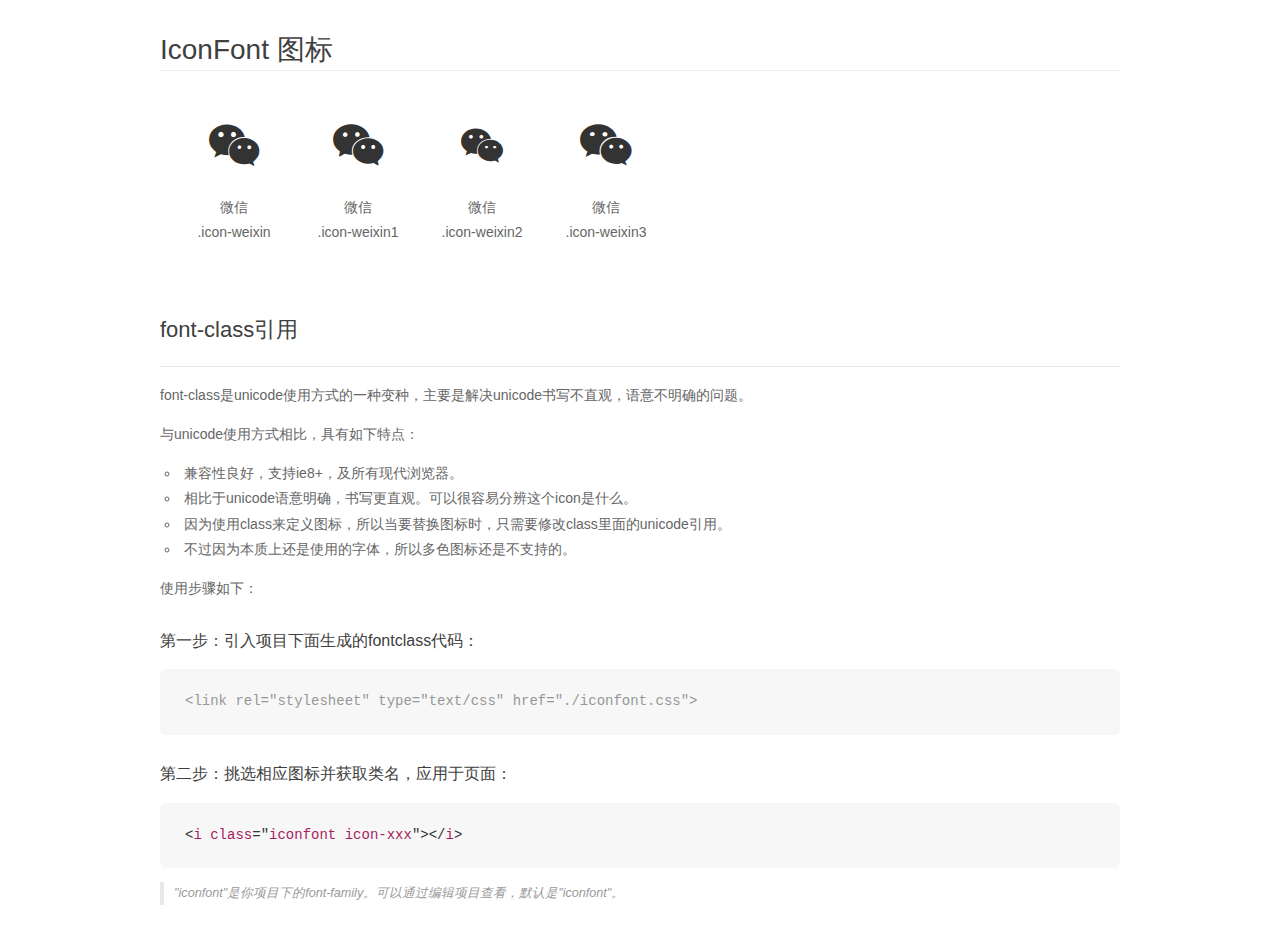
==== muiApp/DiningFood/font_icon/demo_fontclass.html @ af9048ec "添加MUI App" ====
<!DOCTYPE html>
<html>
<head>
    <meta charset="utf-8"/>
    <title>IconFont</title>
    <link rel="stylesheet" href="demo.css">
    <link rel="stylesheet" href="iconfont.css">
</head>
<body>
    <div class="main markdown">
        <h1>IconFont 图标</h1>
        <ul class="icon_lists clear">
            
                <li>
                <i class="icon iconfont icon-weixin"></i>
                    <div class="name">微信</div>
                    <div class="fontclass">.icon-weixin</div>
                </li>
            
                <li>
                <i class="icon iconfont icon-weixin1"></i>
                    <div class="name">微信</div>
                    <div class="fontclass">.icon-weixin1</div>
                </li>
            
                <li>
                <i class="icon iconfont icon-weixin2"></i>
                    <div class="name">微信</div>
                    <div class="fontclass">.icon-weixin2</div>
                </li>
            
                <li>
                <i class="icon iconfont icon-weixin3"></i>
                    <div class="name">微信</div>
                    <div class="fontclass">.icon-weixin3</div>
                </li>
            
        </ul>

        <h2 id="font-class-">font-class引用</h2>
        <hr>

        <p>font-class是unicode使用方式的一种变种，主要是解决unicode书写不直观，语意不明确的问题。</p>
        <p>与unicode使用方式相比，具有如下特点：</p>
        <ul>
        <li>兼容性良好，支持ie8+，及所有现代浏览器。</li>
        <li>相比于unicode语意明确，书写更直观。可以很容易分辨这个icon是什么。</li>
        <li>因为使用class来定义图标，所以当要替换图标时，只需要修改class里面的unicode引用。</li>
        <li>不过因为本质上还是使用的字体，所以多色图标还是不支持的。</li>
        </ul>
        <p>使用步骤如下：</p>
        <h3 id="-fontclass-">第一步：引入项目下面生成的fontclass代码：</h3>


        <pre><code class="lang-js hljs javascript"><span class="hljs-comment">&lt;link rel="stylesheet" type="text/css" href="./iconfont.css"&gt;</span></code></pre>
        <h3 id="-">第二步：挑选相应图标并获取类名，应用于页面：</h3>
        <pre><code class="lang-css hljs">&lt;<span class="hljs-selector-tag">i</span> <span class="hljs-selector-tag">class</span>="<span class="hljs-selector-tag">iconfont</span> <span class="hljs-selector-tag">icon-xxx</span>"&gt;&lt;/<span class="hljs-selector-tag">i</span>&gt;</code></pre>
        <blockquote>
        <p>"iconfont"是你项目下的font-family。可以通过编辑项目查看，默认是"iconfont"。</p>
        </blockquote>
    </div>
</body>
</html>
---- muiApp/DiningFood/font_icon/demo.css ----
*{margin: 0;padding: 0;list-style: none;}
/*
KISSY CSS Reset
理念：1. reset 的目的不是清除浏览器的默认样式，这仅是部分工作。清除和重置是紧密不可分的。
2. reset 的目的不是让默认样式在所有浏览器下一致，而是减少默认样式有可能带来的问题。
3. reset 期望提供一套普适通用的基础样式。但没有银弹，推荐根据具体需求，裁剪和修改后再使用。
特色：1. 适应中文；2. 基于最新主流浏览器。
维护：玉伯<lifesinger@gmail.com>, 正淳<ragecarrier@gmail.com>
 */

/** 清除内外边距 **/
body, h1, h2, h3, h4, h5, h6, hr, p, blockquote, /* structural elements 结构元素 */
dl, dt, dd, ul, ol, li, /* list elements 列表元素 */
pre, /* text formatting elements 文本格式元素 */
form, fieldset, legend, button, input, textarea, /* form elements 表单元素 */
th, td /* table elements 表格元素 */ {
  margin: 0;
  padding: 0;
}

/** 设置默认字体 **/
body,
button, input, select, textarea /* for ie */ {
  font: 12px/1.5 tahoma, arial, \5b8b\4f53, sans-serif;
}
h1, h2, h3, h4, h5, h6 { font-size: 100%; }
address, cite, dfn, em, var { font-style: normal; } /* 将斜体扶正 */
code, kbd, pre, samp { font-family: courier new, courier, monospace; } /* 统一等宽字体 */
small { font-size: 12px; } /* 小于 12px 的中文很难阅读，让 small 正常化 */

/** 重置列表元素 **/
ul, ol { list-style: none; }

/** 重置文本格式元素 **/
a { text-decoration: none; }
a:hover { text-decoration: underline; }


/** 重置表单元素 **/
legend { color: #000; } /* for ie6 */
fieldset, img { border: 0; } /* img 搭车：让链接里的 img 无边框 */
button, input, select, textarea { font-size: 100%; } /* 使得表单元素在 ie 下能继承字体大小 */
/* 注：optgroup 无法扶正 */

/** 重置表格元素 **/
table { border-collapse: collapse; border-spacing: 0; }

/* 清除浮动 */
.ks-clear:after, .clear:after {
  content: '\20';
  display: block;
  height: 0;
  clear: both;
}
.ks-clear, .clear {
  *zoom: 1;
}

.main {
  padding: 30px 100px;
width: 960px;
margin: 0 auto;
}
.main h1{font-size:36px; color:#333; text-align:left;margin-bottom:30px; border-bottom: 1px solid #eee;}

.helps{margin-top:40px;}
.helps pre{
  padding:20px;
  margin:10px 0;
  border:solid 1px #e7e1cd;
  background-color: #fffdef;
  overflow: auto;
}

.icon_lists{
  width: 100% !important;

}

.icon_lists li{
  float:left;
  width: 100px;
  height:180px;
  text-align: center;
  list-style: none !important;
}
.icon_lists .icon{
  font-size: 42px;
  line-height: 100px;
  margin: 10px 0;
  color:#333;
  -webkit-transition: font-size 0.25s ease-out 0s;
  -moz-transition: font-size 0.25s ease-out 0s;
  transition: font-size 0.25s ease-out 0s;

}
.icon_lists .icon:hover{
  font-size: 100px;
}



.markdown {
  color: #666;
  font-size: 14px;
  line-height: 1.8;
}

.highlight {
  line-height: 1.5;
}

.markdown img {
  vertical-align: middle;
  max-width: 100%;
}

.markdown h1 {
  color: #404040;
  font-weight: 500;
  line-height: 40px;
  margin-bottom: 24px;
}

.markdown h2,
.markdown h3,
.markdown h4,
.markdown h5,
.markdown h6 {
  color: #404040;
  margin: 1.6em 0 0.6em 0;
  font-weight: 500;
  clear: both;
}

.markdown h1 {
  font-size: 28px;
}

.markdown h2 {
  font-size: 22px;
}

.markdown h3 {
  font-size: 16px;
}

.markdown h4 {
  font-size: 14px;
}

.markdown h5 {
  font-size: 12px;
}

.markdown h6 {
  font-size: 12px;
}

.markdown hr {
  height: 1px;
  border: 0;
  background: #e9e9e9;
  margin: 16px 0;
  clear: both;
}

.markdown p,
.markdown pre {
  margin: 1em 0;
}

.markdown > p,
.markdown > blockquote,
.markdown > .highlight,
.markdown > ol,
.markdown > ul {
  width: 80%;
}

.markdown ul > li {
  list-style: circle;
}

.markdown > ul li,
.markdown blockquote ul > li {
  margin-left: 20px;
  padding-left: 4px;
}

.markdown > ul li p,
.markdown > ol li p {
  margin: 0.6em 0;
}

.markdown ol > li {
  list-style: decimal;
}

.markdown > ol li,
.markdown blockquote ol > li {
  margin-left: 20px;
  padding-left: 4px;
}

.markdown code {
  margin: 0 3px;
  padding: 0 5px;
  background: #eee;
  border-radius: 3px;
}

.markdown pre {
  border-radius: 6px;
  background: #f7f7f7;
  padding: 20px;
}

.markdown pre code {
  border: none;
  background: #f7f7f7;
  margin: 0;
}

.markdown strong,
.markdown b {
  font-weight: 600;
}

.markdown > table {
  border-collapse: collapse;
  border-spacing: 0px;
  empty-cells: show;
  border: 1px solid #e9e9e9;
  width: 95%;
  margin-bottom: 24px;
}

.markdown > table th {
  white-space: nowrap;
  color: #333;
  font-weight: 600;

}

.markdown > table th,
.markdown > table td {
  border: 1px solid #e9e9e9;
  padding: 8px 16px;
  text-align: left;
}

.markdown > table th {
  background: #F7F7F7;
}

.markdown blockquote {
  font-size: 90%;
  color: #999;
  border-left: 4px solid #e9e9e9;
  padding-left: 0.8em;
  margin: 1em 0;
  font-style: italic;
}

.markdown blockquote p {
  margin: 0;
}

.markdown .anchor {
  opacity: 0;
  transition: opacity 0.3s ease;
  margin-left: 8px;
}

.markdown .waiting {
  color: #ccc;
}

.markdown h1:hover .anchor,
.markdown h2:hover .anchor,
.markdown h3:hover .anchor,
.markdown h4:hover .anchor,
.markdown h5:hover .anchor,
.markdown h6:hover .anchor {
  opacity: 1;
  display: inline-block;
}

.markdown > br,
.markdown > p > br {
  clear: both;
}


.hljs {
  display: block;
  background: white;
  padding: 0.5em;
  color: #333333;
  overflow-x: auto;
}

.hljs-comment,
.hljs-meta {
  color: #969896;
}

.hljs-string,
.hljs-variable,
.hljs-template-variable,
.hljs-strong,
.hljs-emphasis,
.hljs-quote {
  color: #df5000;
}

.hljs-keyword,
.hljs-selector-tag,
.hljs-type {
  color: #a71d5d;
}

.hljs-literal,
.hljs-symbol,
.hljs-bullet,
.hljs-attribute {
  color: #0086b3;
}

.hljs-section,
.hljs-name {
  color: #63a35c;
}

.hljs-tag {
  color: #333333;
}

.hljs-title,
.hljs-attr,
.hljs-selector-id,
.hljs-selector-class,
.hljs-selector-attr,
.hljs-selector-pseudo {
  color: #795da3;
}

.hljs-addition {
  color: #55a532;
  background-color: #eaffea;
}

.hljs-deletion {
  color: #bd2c00;
  background-color: #ffecec;
}

.hljs-link {
  text-decoration: underline;
}

pre{
  background: #fff;
}
---- muiApp/DiningFood/font_icon/iconfont.css ----
@font-face {font-family: "iconfont";
  src: url('iconfont.eot?t=1536045545992'); /* IE9*/
  src: url('iconfont.eot?t=1536045545992#iefix') format('embedded-opentype'), /* IE6-IE8 */
  url('[data-uri]') format('woff'),
  url('iconfont.ttf?t=1536045545992') format('truetype'), /* chrome, firefox, opera, Safari, Android, iOS 4.2+*/
  url('iconfont.svg?t=1536045545992#iconfont') format('svg'); /* iOS 4.1- */
}

.iconfont {
  font-family:"iconfont" !important;
  font-size:16px;
  font-style:normal;
  -webkit-font-smoothing: antialiased;
  -moz-osx-font-smoothing: grayscale;
}

.icon-weixin:before { content: "\e600"; }

.icon-weixin1:before { content: "\e638"; }

.icon-weixin2:before { content: "\e707"; }

.icon-weixin3:before { content: "\e610"; }
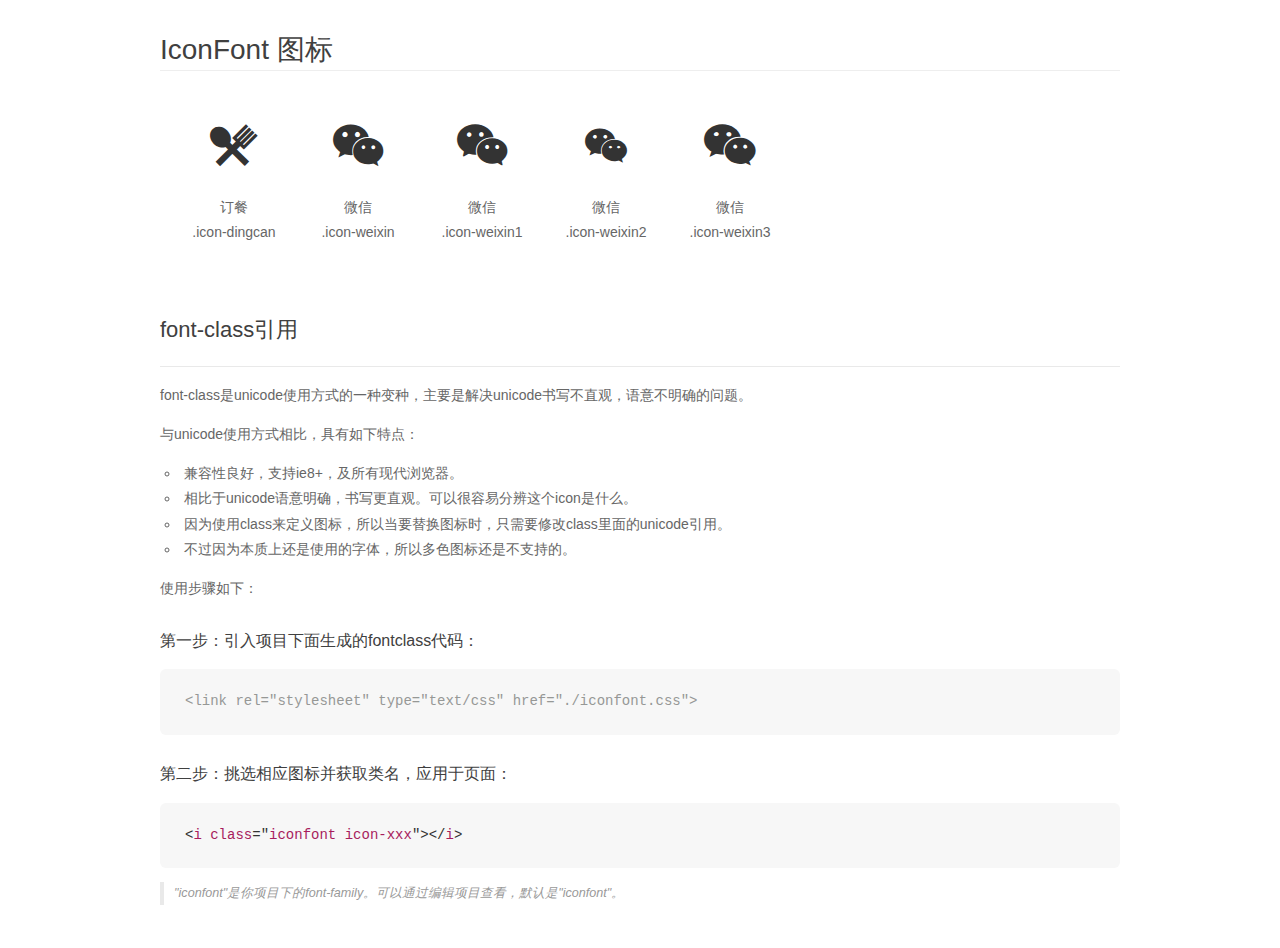
==== commit 36ebeff1: "20180906" ====
--- a/muiApp/DiningFood/font_icon/demo_fontclass.html
+++ b/muiApp/DiningFood/font_icon/demo_fontclass.html
@@ -11,6 +11,12 @@
     <div class="main markdown">
         <h1>IconFont 图标</h1>
         <ul class="icon_lists clear">
+            
+                <li>
+                <i class="icon iconfont icon-dingcan"></i>
+                    <div class="name">订餐</div>
+                    <div class="fontclass">.icon-dingcan</div>
+                </li>
             
                 <li>
                 <i class="icon iconfont icon-weixin"></i>
--- a/muiApp/DiningFood/font_icon/iconfont.css
+++ b/muiApp/DiningFood/font_icon/iconfont.css
@@ -1,10 +1,10 @@
 
 @font-face {font-family: "iconfont";
-  src: url('iconfont.eot?t=1536045545992'); /* IE9*/
-  src: url('iconfont.eot?t=1536045545992#iefix') format('embedded-opentype'), /* IE6-IE8 */
-  url('[data-uri]') format('woff'),
-  url('iconfont.ttf?t=1536045545992') format('truetype'), /* chrome, firefox, opera, Safari, Android, iOS 4.2+*/
-  url('iconfont.svg?t=1536045545992#iconfont') format('svg'); /* iOS 4.1- */
+  src: url('iconfont.eot?t=1536124705880'); /* IE9*/
+  src: url('iconfont.eot?t=1536124705880#iefix') format('embedded-opentype'), /* IE6-IE8 */
+  url('[data-uri]') format('woff'),
+  url('iconfont.ttf?t=1536124705880') format('truetype'), /* chrome, firefox, opera, Safari, Android, iOS 4.2+*/
+  url('iconfont.svg?t=1536124705880#iconfont') format('svg'); /* iOS 4.1- */
 }
 
 .iconfont {
@@ -15,6 +15,8 @@
   -moz-osx-font-smoothing: grayscale;
 }
 
+.icon-dingcan:before { content: "\e615"; }
+
 .icon-weixin:before { content: "\e600"; }
 
 .icon-weixin1:before { content: "\e638"; }
